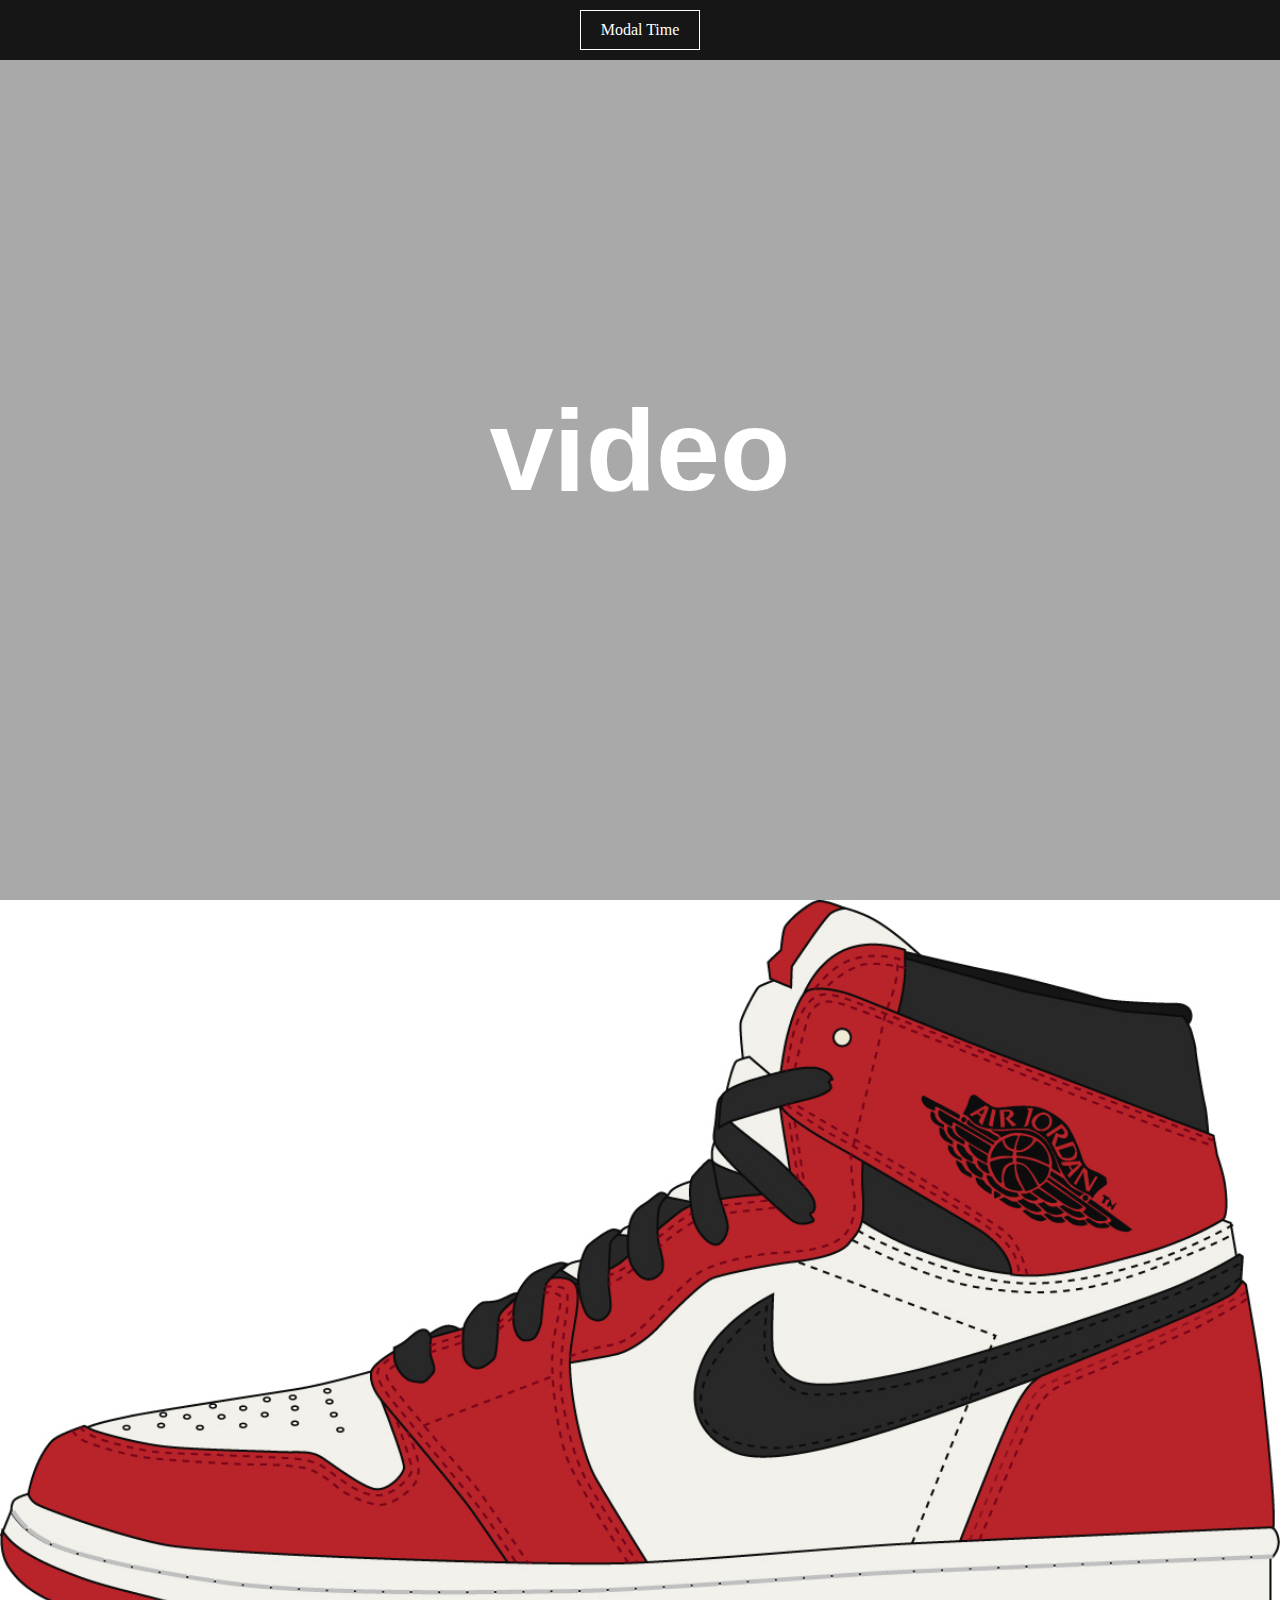
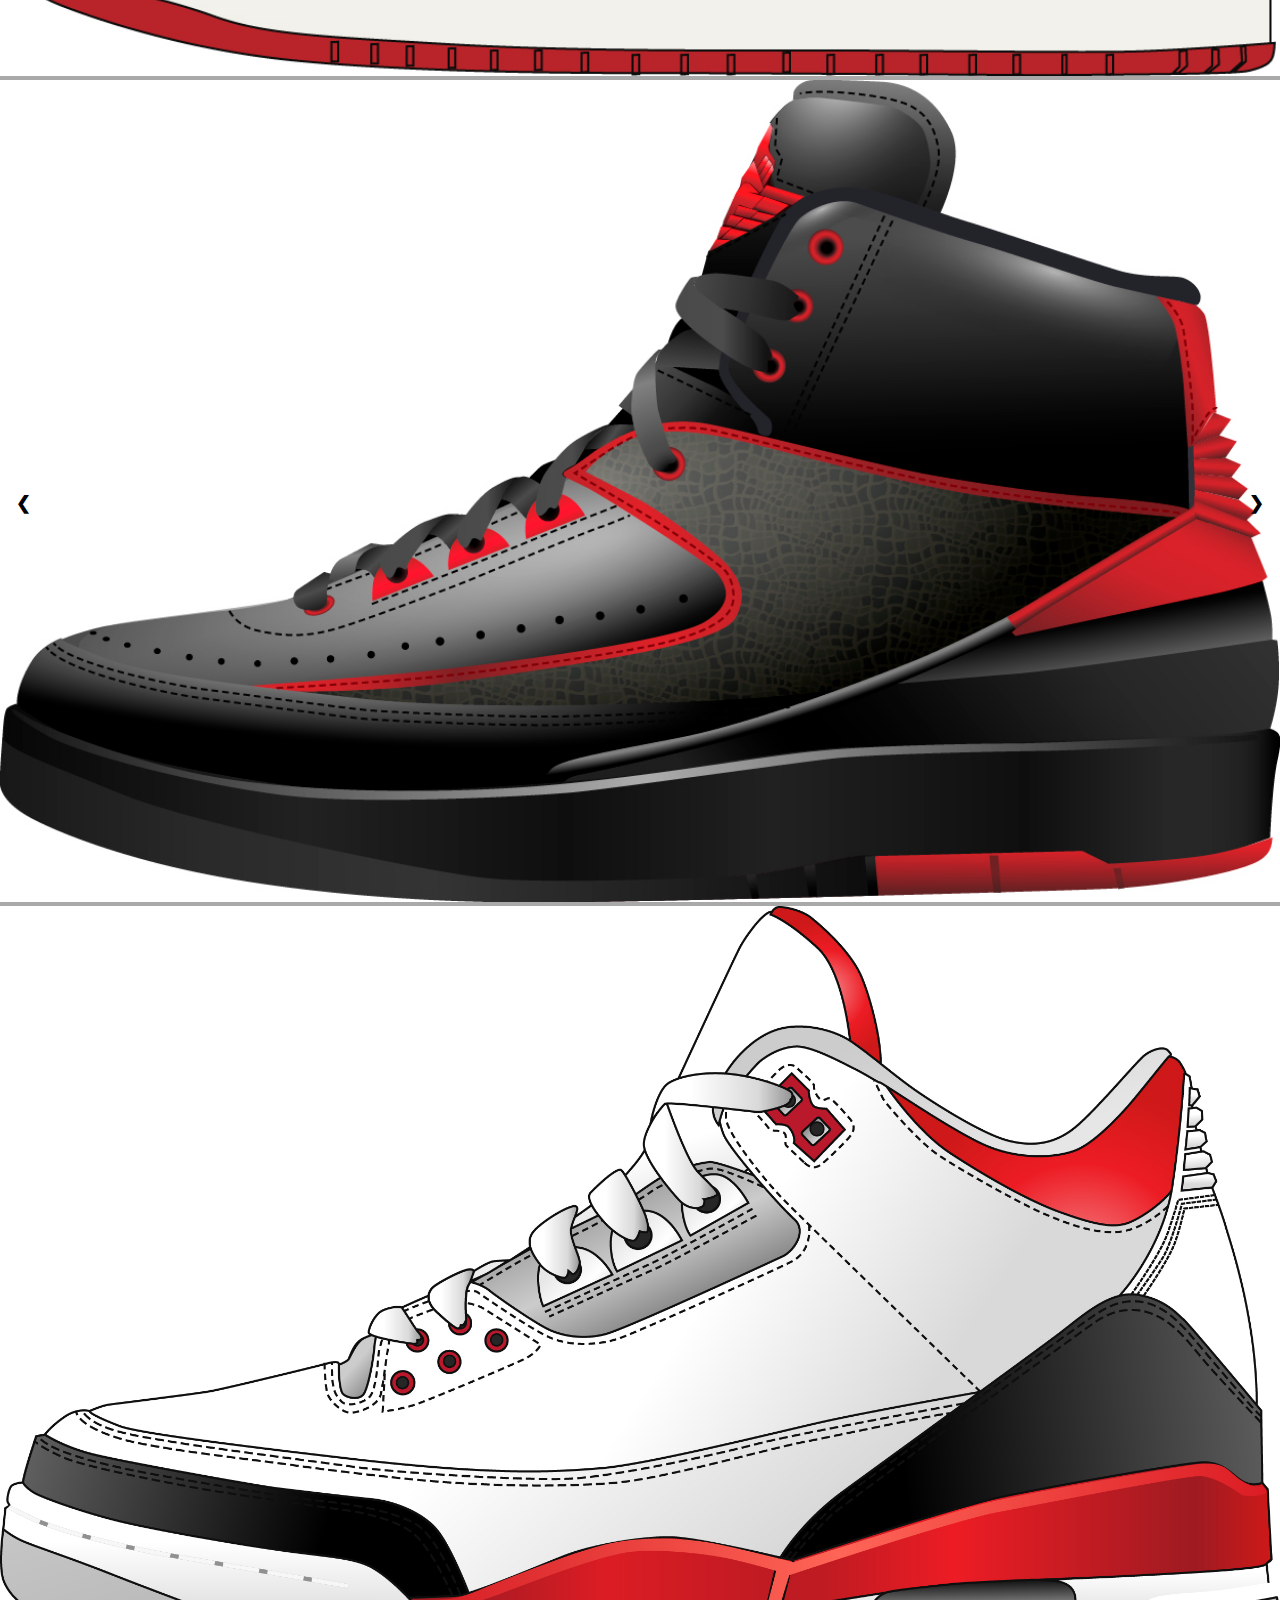
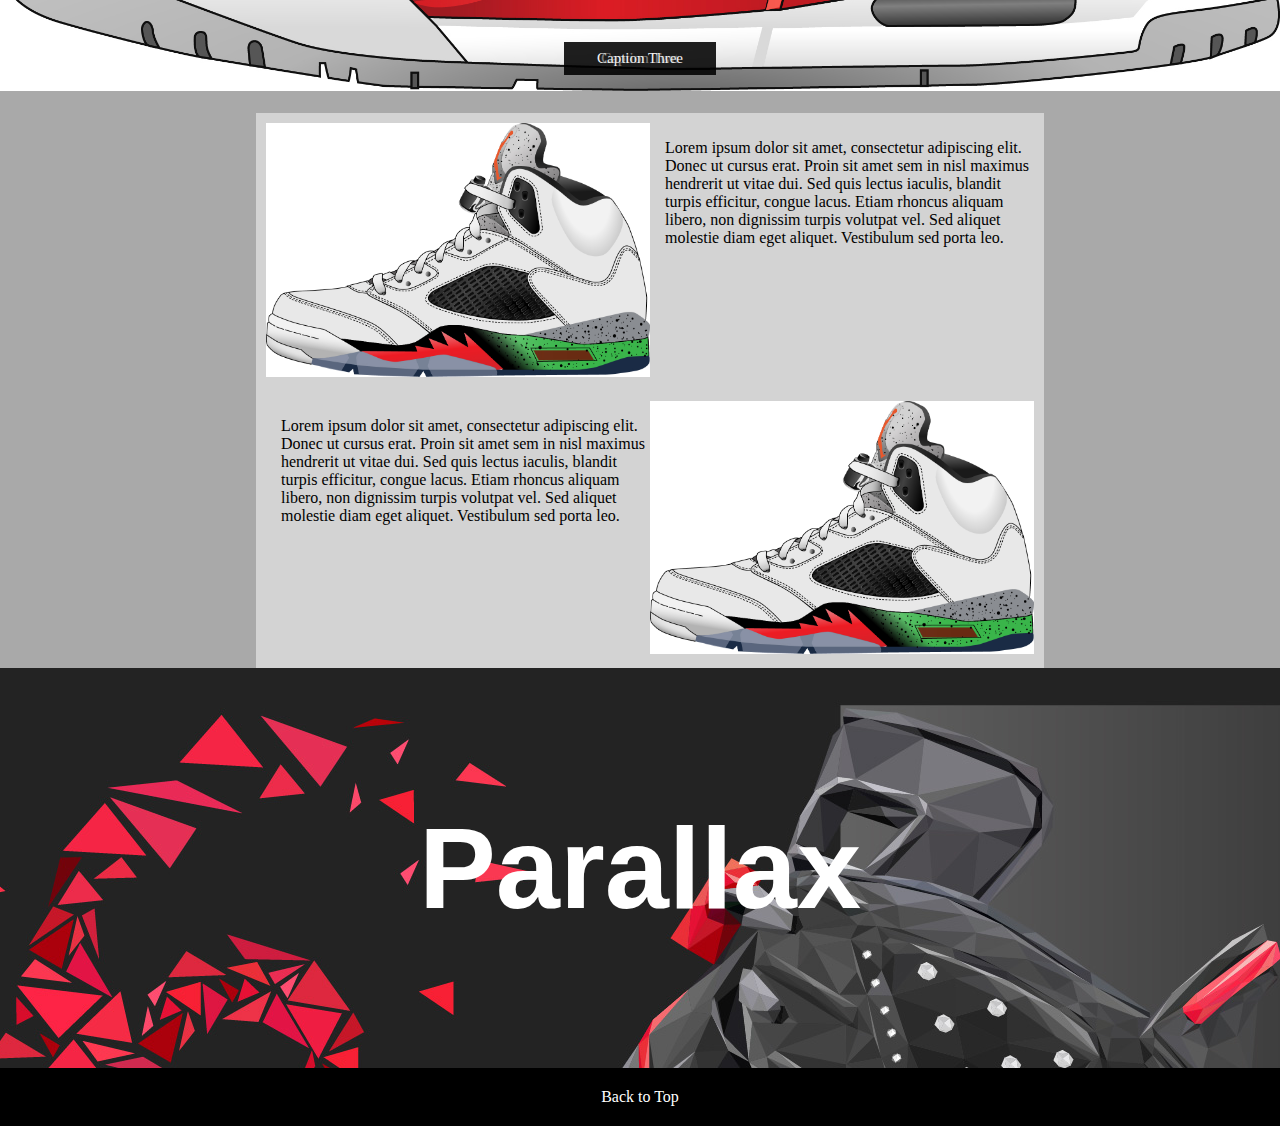
==== index2.html @ 57bfd0f1 "files added" ====
<!DOCTYPE html>
<html>
<head>
<title>Brian Vincent</title>
<meta charset="UTF-8">
<meta name="viewport" content="width=decive-width, initial-scale-1.8">
    <link rel="short icon" href="images/Jordan1.jpg" type="image/jpg"/>
    <link rel="stylesheet" href="master2.css">
    <script src="//ajax.googleapis.com/ajax/libs/jquery/1.10.2/jquery.min.js"></script>
</head>
<body>
  <!-- <div class="navbar">
    <div class="navbar-left">
      <a class="navbar-brand">Logo</a>
    </div>
    <ul class="navbar-right">
  			<li class="active">
          <a href="#profile" data-page-link>profile</a>
        </li>
        <li class="active">
          <a href="#about" data-page-link>about</a>
        </li>
        <li class="active">
          <a href="mailto:****@yahoo.com">e-mail</a>
        </li>
  		</ul>
  </div> -->
<div class="wrapper">


  <div class="navbar">
    <a class="modal-button" href="">Modal Time </a>

      <div class="modal ">
        <span onclick="document.getElementById('id01').style.display='none'" class="close"
            title="Close Modal">&times;</span>
        <div class="overlay">
        </div>
        <div class="modal-text">
          <h1>My Modal</h1>
            <input type="text" value="" placeholder="Name">
            <input type="email" name="" id="" placeholder="email">
            <input type="email" name="" id="" placeholder="Your Number ">
            <input type="button" value="Submit">
        </div>


      </div>
    </div>
  <!-- <div class="videoWrapper"> -->

    <!-- Copy & Pasted from YouTube -->

    <div class="video-container">
    <a name="top"></a>
    	<video autoplay loop muted>
        <source type="video/webm" src="http://www.markhillard.com/sandbox/media/polina.webm"></source>
        <source type="video/mp4" src="http://www.markhillard.com/sandbox/media/polina.mp4"></source>
    	   <!-- <source src="http://www.icutpeople.com/wp-content/themes/icutpeople/assets/video/waynesworld.mp4" type="video/mp4"> -->
      </video>
        <div class="video-header">
          <h1>video</h1>
        </div>

    </div>
  <!-- - - - - - - - - - - - Slider - - - - - - - - - -  -->
    <div class="slideshow-container">

    <div class="mySlides fade">

      <img src="images/Jordan1.jpg" >
      <div class="text">Caption Text</div>
    </div>

    <div class="mySlides fade">

      <img src="images/Jordan2.jpg" >
      <div class="text">Caption Two</div>
    </div>

    <div class="mySlides fade">

      <img src="images/Jordan3.jpg" >
      <div class="text">Caption Three</div>
    </div>

    <a class="prev" onclick="plusSlides(-1)">&#10094;</a>
    <a class="next" onclick="plusSlides(1)">&#10095;</a>

    </div>
    <br>
    <!-- <div style="text-align:center">
      <span class="dot" onclick="currentSlide(1)"></span>
      <span class="dot" onclick="currentSlide(2)"></span>
      <span class="dot" onclick="currentSlide(3)"></span>
    </div> -->




    <!-- <div style="text-align:center">
      <span class="dot" onclick="currentSlide(1)"></span>
      <span class="dot" onclick="currentSlide(2)"></span>
      <span class="dot" onclick="currentSlide(3)"></span>
    </div> -->

  <!-- <div class="container-full-width">

    <div class="images">
        <div id="arrow-left" class="arrow"></div>
        <div id="arrow-right" class="arrow"></div>
        <img class="image" src="images/Jordan1.jpg">

    </div>
    <div class="images">
        <img class="image" src="images/Jordan1.jpg">
    </div>
    <div class="images">
        <img class="image" src="images/Jordan1.jpg">
    </div>

  </div> -->

  <div class="container">
    <div class="row">
      <div class="col-6">
          <img src="images/Jordan5.jpg">
      </div>
          <div class="col-6">
            <p>Lorem ipsum dolor sit amet, consectetur adipiscing elit. Donec ut
              cursus erat. Proin sit amet sem in nisl maximus hendrerit ut vitae dui.
               Sed quis lectus iaculis, blandit turpis efficitur, congue lacus. Etiam
               rhoncus aliquam libero, non dignissim turpis volutpat vel. Sed aliquet
               molestie diam eget aliquet. Vestibulum sed porta leo.
            </p>
        </div>
      </div>
    </div>
    <div class="container">
      <div class="row row-reverse">
        <div class="col-6">
            <img src="images/Jordan5.jpg">
        </div>
            <div class="col-6">
              <p>Lorem ipsum dolor sit amet, consectetur adipiscing elit. Donec ut
                cursus erat. Proin sit amet sem in nisl maximus hendrerit ut vitae dui.
                 Sed quis lectus iaculis, blandit turpis efficitur, congue lacus. Etiam
                 rhoncus aliquam libero, non dignissim turpis volutpat vel. Sed aliquet
                 molestie diam eget aliquet. Vestibulum sed porta leo.
              </p>

          </div>
        </div>
    </div>

      <div class="img-container parallax">
        <h1>Parallax</h1>
        <!-- <img src="images/red.jpg"> -->
    </div>



</div>




  <footer>
    <div class="top">
      <a href="#top">Back to Top</a>
    </div>
  </footer>


<script src="script.js"></script>
</body>
</html>
---- master2.css ----
body {
  margin: 0px;
  padding: 0px;
  background-color: darkgrey;
}

/* unvisited link */
a:link {
    color: white;
}

/* visited link */
a:visited {
    color: white;
}

/* mouse over link */
a:hover {
    color: darkgrey;
}

/* selected link */
a:active {
    color: ;
}
/*------------------------navbar-----------------------------------------*/

.navbar {
  background-color: #161616;
  width: 100%;
  z-index: 1;
  position: fixed;
  display: flex;
  text-align: center;

}

}
ul {
  text-align: center;
  list-style-type: none;
  margin: 0;
  padding: 0;
  overflow: hidden;

}

li {
  display: inline;
}

li a {
  display: inline-block;
  color: white;
  padding: 14px 16px;
  text-decoration: none;
}
/*------------------------end navbar-----------------------------------------*/
/*------------------------footer-----------------------------------------*/
.top {
  background-color: black;
  text-align: center;
  padding: 20px 0px;

}

.top a {
  list-style-type: none;
  text-decoration: none;
}
/*------------------------end footer-----------------------------------------*/

.container {

  max-width: 768px;
  display: flex;
  margin: 0 auto;
  flex-direction: column;
}
/* .container {

  background-color: black;
  margin: 0 auto;
  text-align: center;
  position: relative;
}
.container div {
  background-color: white;
  width: 100%;
  display: inline-block;
  display: none;
}
.container img {
  width: 100%;
  height: auto;
} */

/* .navbar-left {
  display: inline;
} */

/* .navbar-right {
  text-align: center;
} */
.video2 {
  height: auto;
  width: 100%;
}

.videoWrapper {
  position: relative;
  padding-bottom: 56.25%; /* 16:9 */
  padding-top: 25px;
  height: 0;
}
.videoWrapper iframe {
  position: absolute;
  top: 0;
  left: 0;
  width: 100%;
  height: 100%;
  z-index: 2;
}

.col-6 p {
  padding-left: 15px;
}

img {
  width: 100%;
}

/* .video-header h1 {
  color: white;
  z-index: 1;
  font-family: Arial, Helvetica, sans-serif;
  font-weight: bold;
} */

/*    - - - - - - - - - - - -  parallax   -- - - - - - - -   */
/* .parallax {
    backface-visibility:hidden;
    background:url("http://www.markhillard.com/sandbox/media/polina.jpg") no-repeat scroll 0 0 #000;
    background-size:cover;
    bottom:0;
    height:auto;
    min-height:100%;
    min-width:100%;
    perspective:1000;
    position:fixed;
    right:0;
    width:auto;
    z-index:-1;
  }

  .parallax2 {

      background-image: url("images/wire_img.png");

      min-height: 500px;

      background-attachment: fixed;
      background-position: center;
      background-repeat: no-repeat;
      background-size: cover;


  } */

/*    - - - - - - - - - - - -  parallax   -- - - - - - - -   */

.video-row {
  background-color:#151515;
  padding:2.5rem;
  position:relative;
  z-index:1;
}

.img-container {
  height: 400px;
  max-width: 100%;
  display: flex;
  margin: 0 auto;
  flex-direction: column;
  position: ;


  background-image: url("images/red.jpg");
  background-position-x:50%;
  background-repeat: no-repeat, repeat;
}
.img-container {
  width: 100%;
}
.img-container h1 {
  color: white;
  font-family: 'Nobile', sans-serif;
  font-size: 9vw;
  margin: auto;
  top: 0; right: 0; bottom: 0; left: 0;
  display: flex;
  align-items: center;
  justify-content: center;
}
/*    - - - - - - - - - - - -  test video   -- - - - - - - -   */
.video-container {
  height: 100vh;
  position: relative;
}
video {
  height: 100vh;
  height: auto;
  vertical-align: middle;
  width: 100%;
}

.video-header {
  background: rgba(0,0,0,0);
  position: absolute;
  top: 0; right: 0; bottom: 0; left: 0;
  display: flex;
  align-items: center;
  justify-content: center;
}


.video-header h1 {
  color: white;
  font-family: 'Nobile', sans-serif;
  font-size: 9vw;
  text-align: center;
}
/*    - - - - - - - - - - - -  modal   -- - - - - - - -   */
.close {
    position: absolute;
    right: 120px;
    top: -10px;
    font-size: 40px;

    color: #f1f1f1;
}

.modal {
  position: fixed;
  z-index: 90;
  width: 100%;
  height: 100%;
  top: 0;
  left: 0;
  display: none;
  justify-content: center;
  align-content: center;
  flex-direction: row;
}
.overlay  {
    position: fixed;
    top: 0;
    left: 0;
    width: 100%;
    height: 100%;
    z-index: 9;
    background-color: rgba(0,0,0,0.5);
}

.modal-button {
  text-decoration: none;
  cursor: pointer;
  padding: 10px 20px;
  margin: 10px auto;
  border: 1px solid white;

}
.modal .modal-text {
  width: 80%;
  padding: 10px 0px;
  background: darkgrey;
  border: 1px solid white;
  border-radius: 5px;
  margin:auto;
  display: flex;
  z-index: 94;
  flex-direction: column;
}

.modal input {
  max-width: 600px;
  width: 80%;
  margin: 10px auto;

}
/*    - - - - - - - - - - - -  modal shrink   -- - - - - - - -   */

.small {
  padding: 3px 5px;
  font-size: 30%;
}
/*    - - - - - - - - - - - -  modal show   -- - - - - - - -   */


.show {
  display: flex;
}

/*    - - - - - - - - - - - -   carousel    -- - - - - - - -   */
.slideshow-container {
  max-width: 100%;
  position: relative;
  margin: auto;
}


.prev, .next {
  cursor: pointer;
  position: absolute;
  top: 50%;
  width: auto;
  padding: 16px;
  margin-top: -22px;
  color: black;
  font-weight: bold;
  font-size: 18px;
  transition: 0.6s ease;
  border-radius: 0 3px 3px 0;
}

.next {
  right: 0;
  border-radius: 3px 0 0 3px;
}


.prev:hover, .next:hover {
  background-color: rgba(0,0,0,0.8);
}

.text {
  color: #f2f2f2;
  background-color: rgba(0,0,0,0.5);
  font-size: 15px;
  padding: 8px 12px;
  position: absolute;
  bottom: 20px;
  width: 10%;
  left: 0;
  right: 0;
  margin: 0 auto;
  text-align: center;
}


.numbertext {
  color: #f2f2f2;
  font-size: 12px;
  padding: 8px 12px;
  position: absolute;
  top: 0;
}


/* .dot {
  cursor: pointer;
  height: 15px;
  width: 15px;
  margin: 0 2px;
  background-color: #bbb;
  border-radius: 50%;
  display: inline-block;
  transition: background-color 0.6s ease;
}

.active, .dot:hover {
  background-color: #717171;
} */

/* Fading animation */
.fade {
  -webkit-animation-name: fade;
  -webkit-animation-duration: 1.5s;
  animation-name: fade;
  animation-duration: 1.5s;
}

@-webkit-keyframes fade {
  from {opacity: .4}
  to {opacity: 1}
}

@keyframes fade {
  from {opacity: .4}
  to {opacity: 1}
}

/*
.container-full-width {
  overflow: hidden;
  width: 100%

  position: relative;

}

.container-full-width  {
  flaot:left;
}

.arrow {

  cursor: pointer;
  position: absolute;
  top: 50%;
  margin-top: 25%;
  width: 0;
  height: 0;
  border-style: solid;

}

#arrow-left {
  border-width: 30px 40px 30px 0px;
  left: 0;
  margin-left: 30px;
  border-color: transparent black transparent transparent;
}
#arrow-right {
  border-width: 30px 0px 30px 40px;
  right: 0;
  margin-right: 30px;
  border-color: transparent transparent transparent black;
}

.images {
  float: left;
  display: ;
}
 .image {
   float: ;
   display: fl
 }

.carousel-container {
  display: inline;
  float: left;
  width: 100%;
  height: 100%;
}*/

/*    - - - - - - - - - - - -  test   -- - - - - - - -   */
.row {
    flex-direction: row;
    display: flex;
    padding: 10px;
    margin: 0px auto;
    width:100%;
    height:100%;
    background:lightgrey;
}

.row-reverse {
        flex-direction: row-reverse;
}

.blue {

    border: 1px solid white;
    width: 18%;
    display:inline-block;
    margin: 5px;
}

.blue p {
  text-align: center;
  color: white;
}

.image {
  width: 100%;
}
/*    - - - - - - - - - - - -  end test   -- - - - - - - -   */

/*    - - - - - - - - - - - -  mobile   -- - - - - - - -   */
@media (min-width: 768px) {

  .container {


  }
  .col-6 {
    width: 50%;
  }
}

@media (max-width: 768px) {
  .row {
    width: 80%;
    margin: 0px auto;
    flex-direction: column;
  }



  .prev, .next,.text {
    font-size: 11px
  }
}
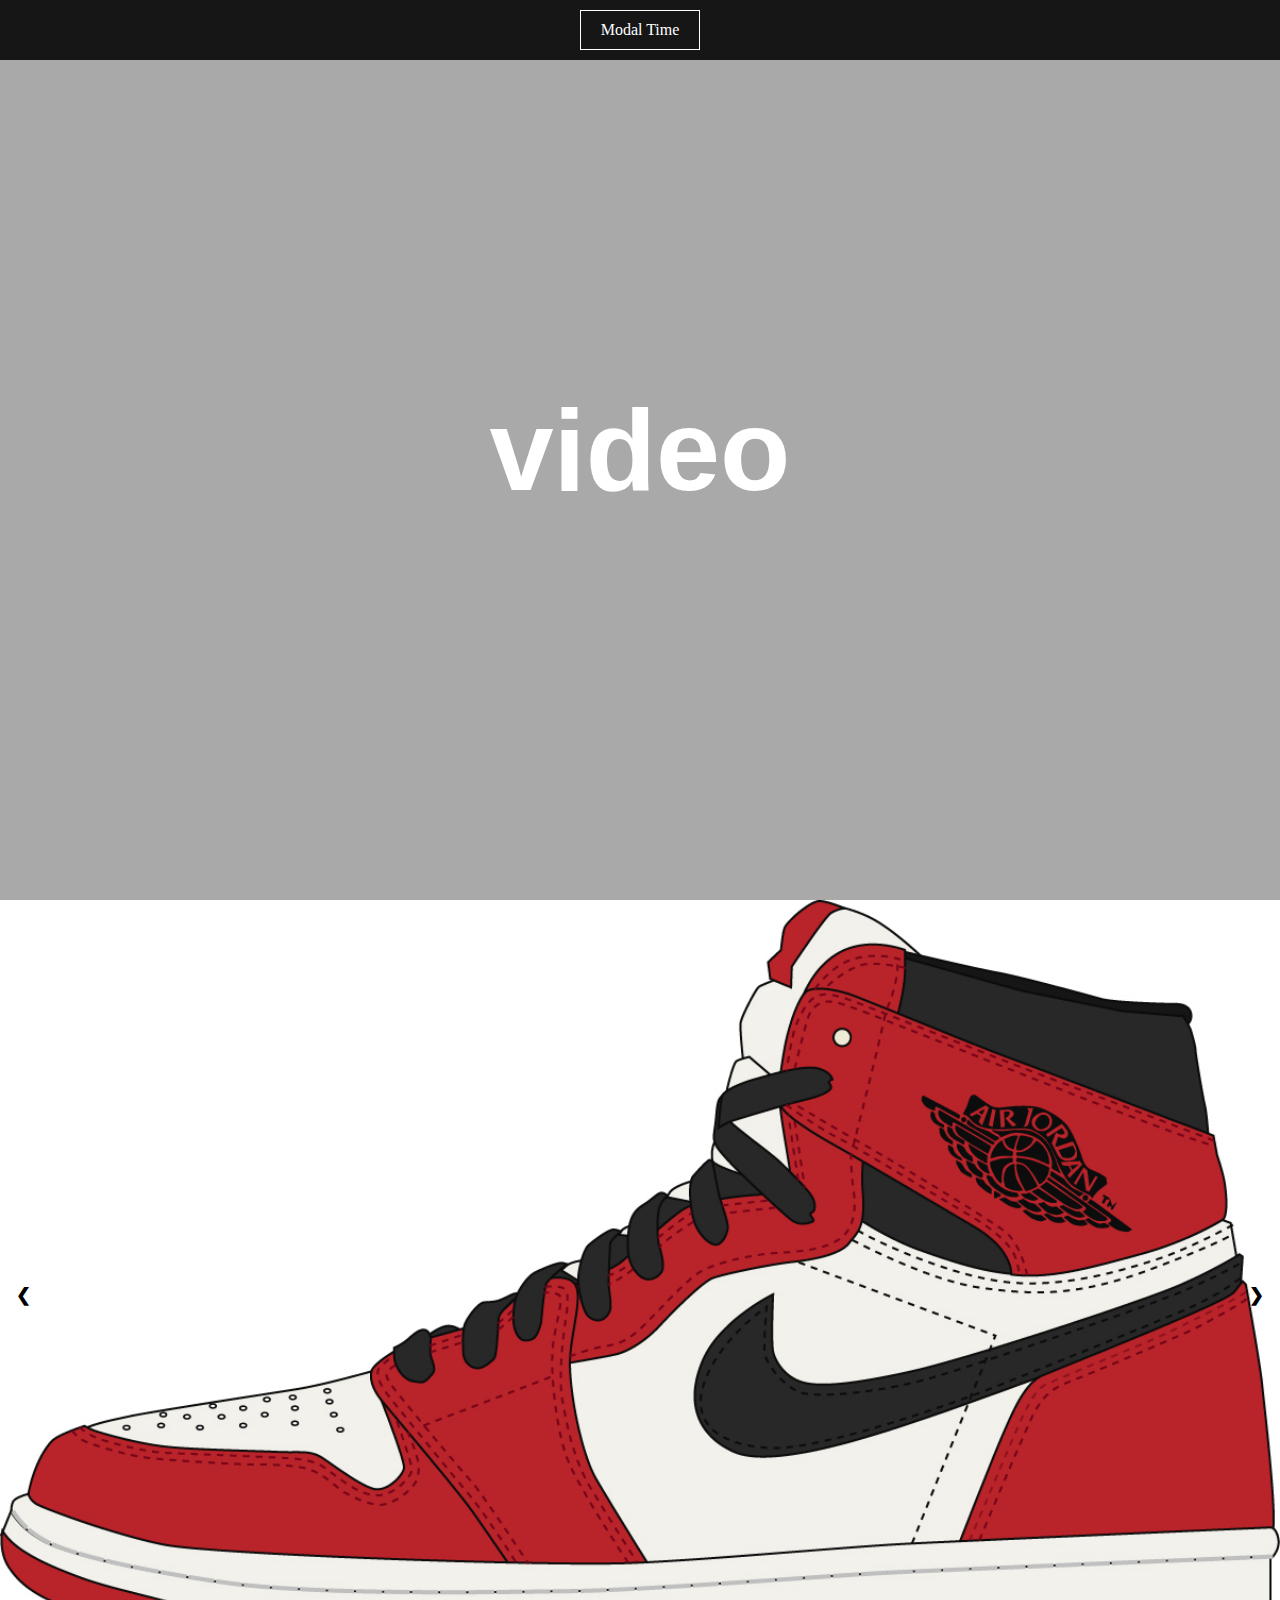
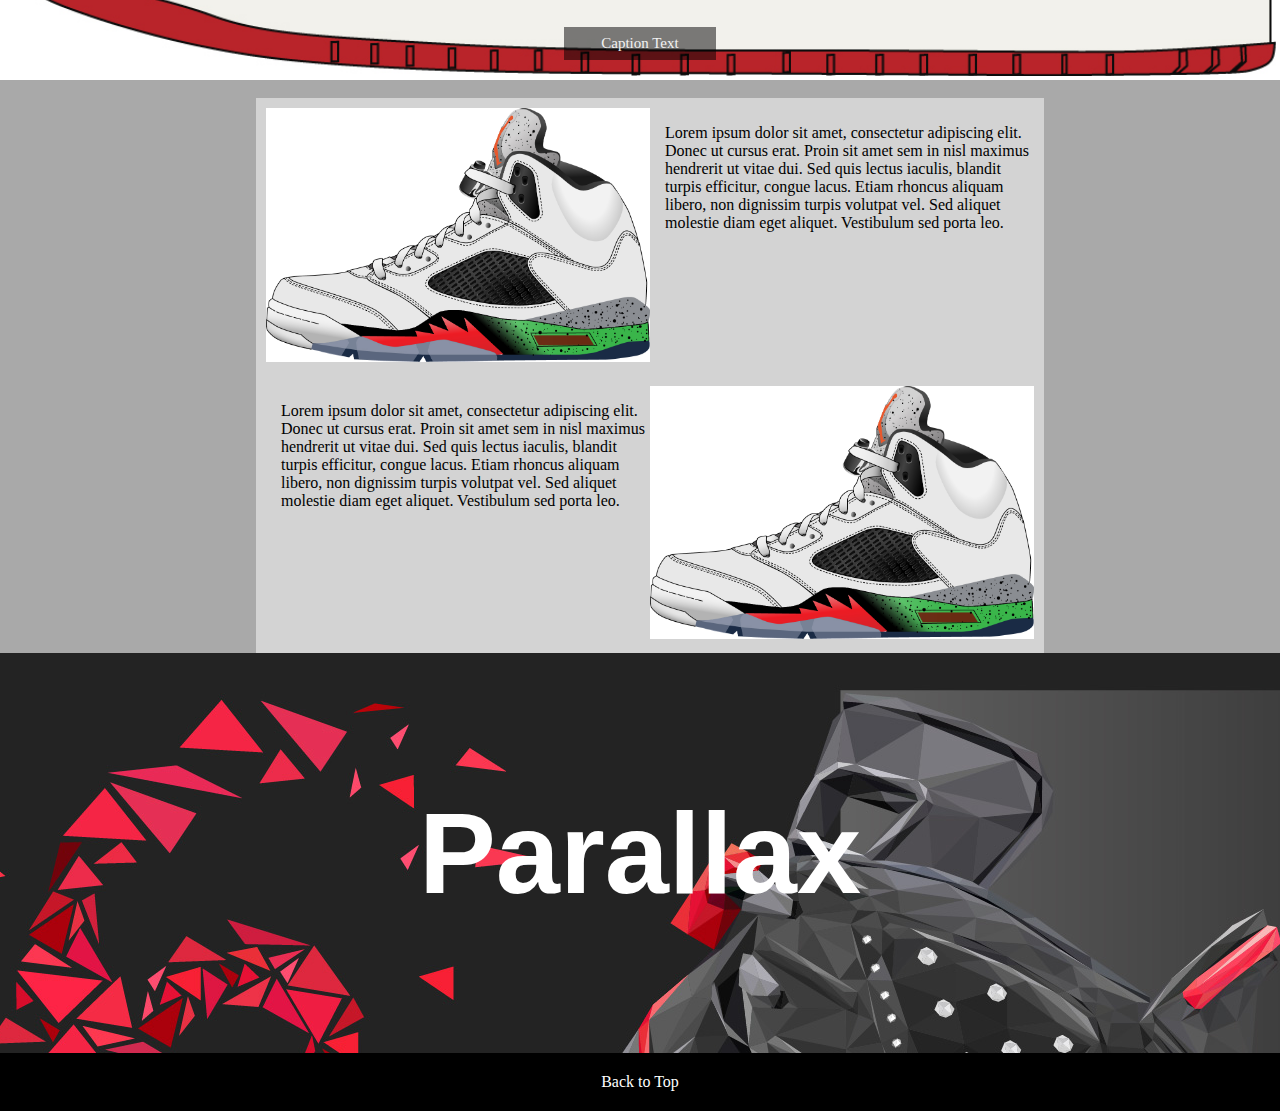
==== commit b36033a7: "shrink nav slideshow transition" ====
--- a/index2.html
+++ b/index2.html
@@ -6,7 +6,7 @@
 <meta name="viewport" content="width=decive-width, initial-scale-1.8">
     <link rel="short icon" href="images/Jordan1.jpg" type="image/jpg"/>
     <link rel="stylesheet" href="master2.css">
-    <script src="//ajax.googleapis.com/ajax/libs/jquery/1.10.2/jquery.min.js"></script>
+    <script src="https://ajax.googleapis.com/ajax/libs/jquery/3.3.1/jquery.min.js"></script>
 </head>
 <body>
   <!-- <div class="navbar">
@@ -34,14 +34,15 @@
       <div class="modal ">
         <span onclick="document.getElementById('id01').style.display='none'" class="close"
             title="Close Modal">&times;</span>
-        <div class="overlay">
-        </div>
+
         <div class="modal-text">
           <h1>My Modal</h1>
             <input type="text" value="" placeholder="Name">
             <input type="email" name="" id="" placeholder="email">
             <input type="email" name="" id="" placeholder="Your Number ">
             <input type="button" value="Submit">
+        </div>
+        <div class="overlay">
         </div>
 
 
--- a/master2.css
+++ b/master2.css
@@ -306,6 +306,7 @@
   max-width: 100%;
   position: relative;
   margin: auto;
+  background-color: white;
 }
 
 
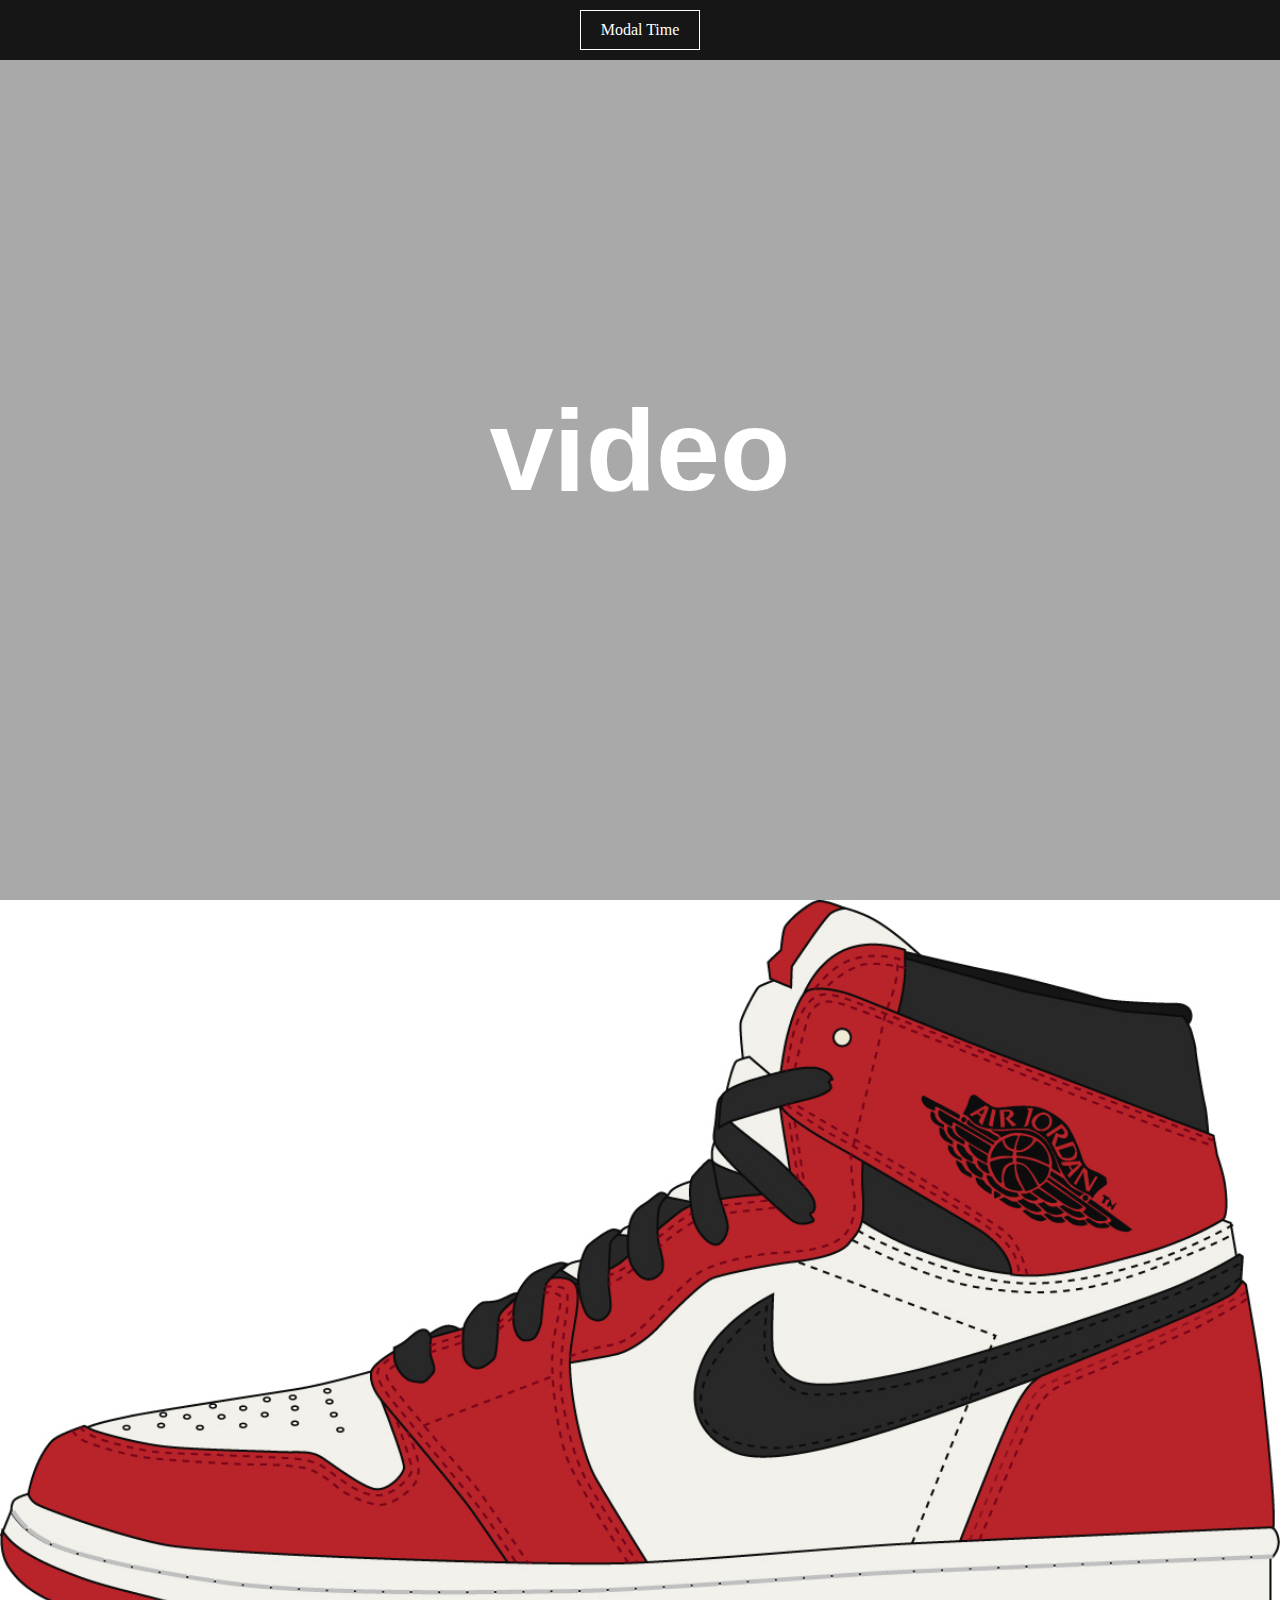
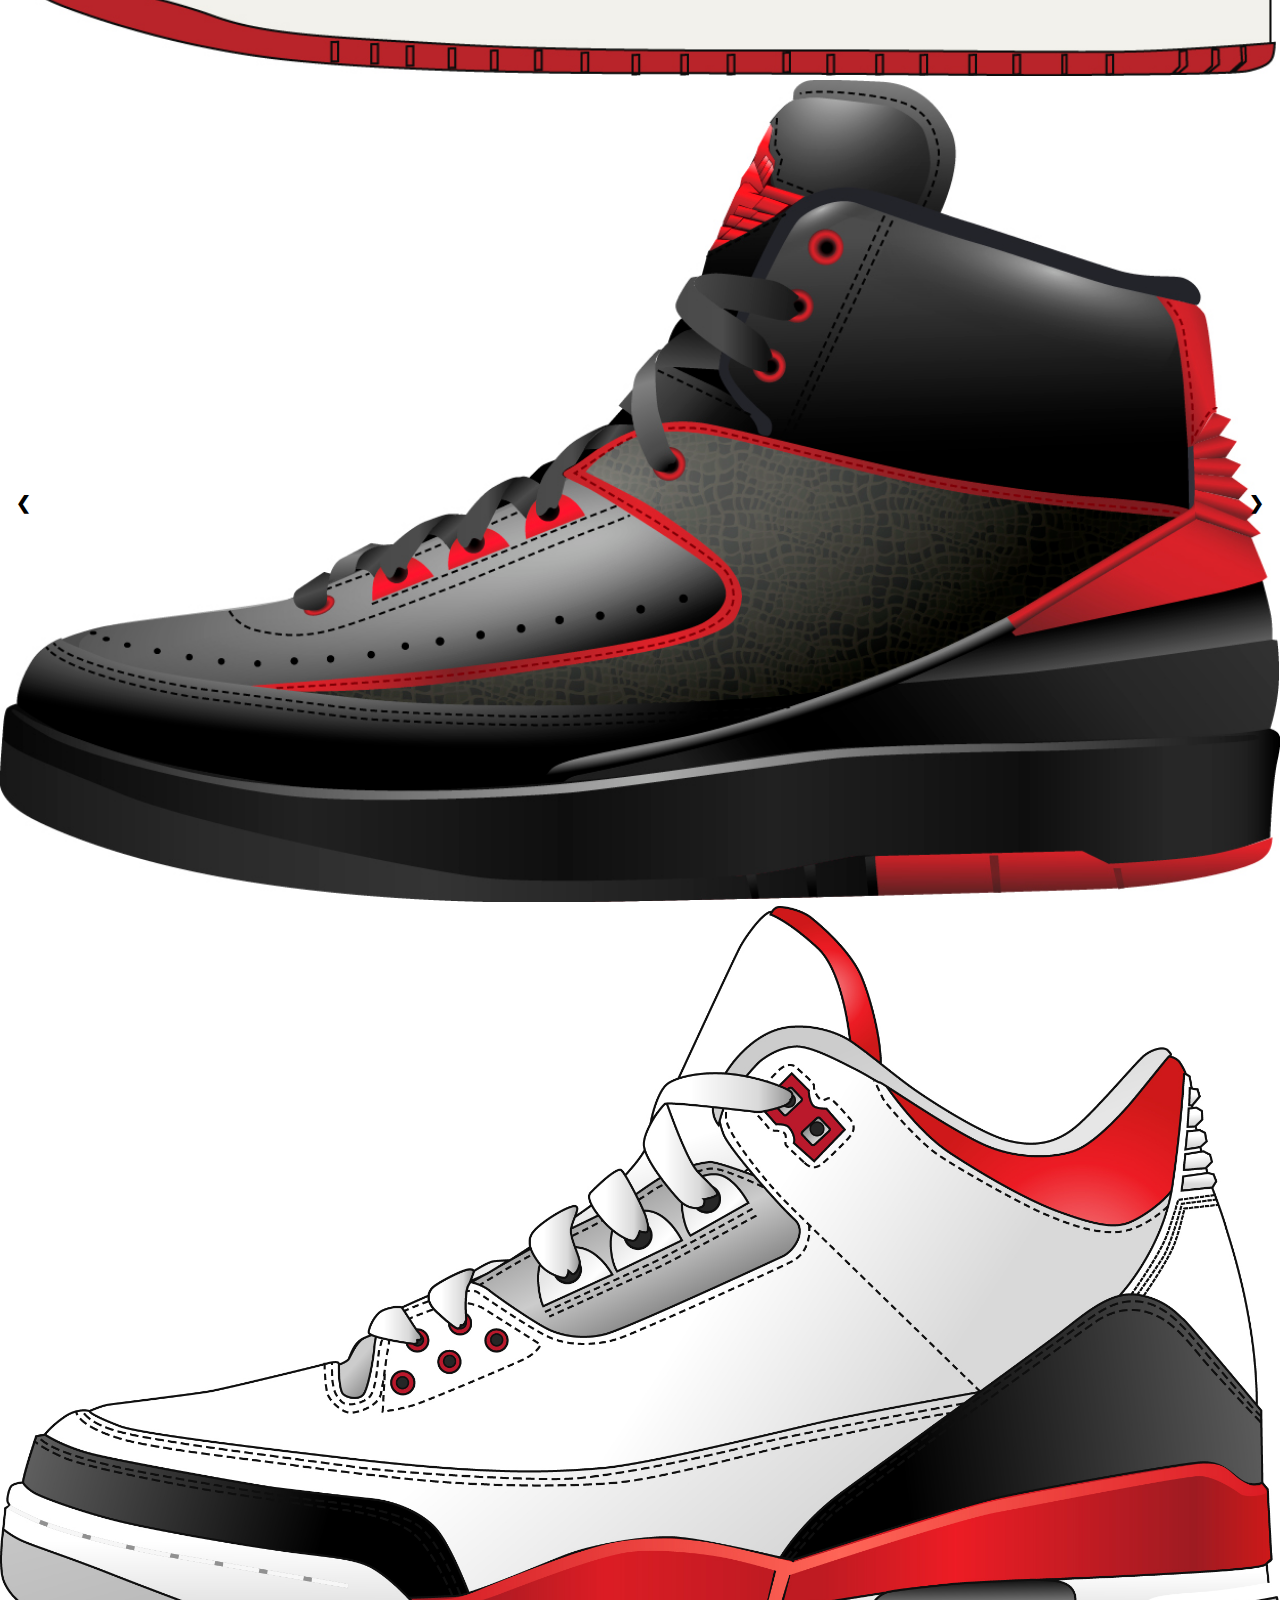
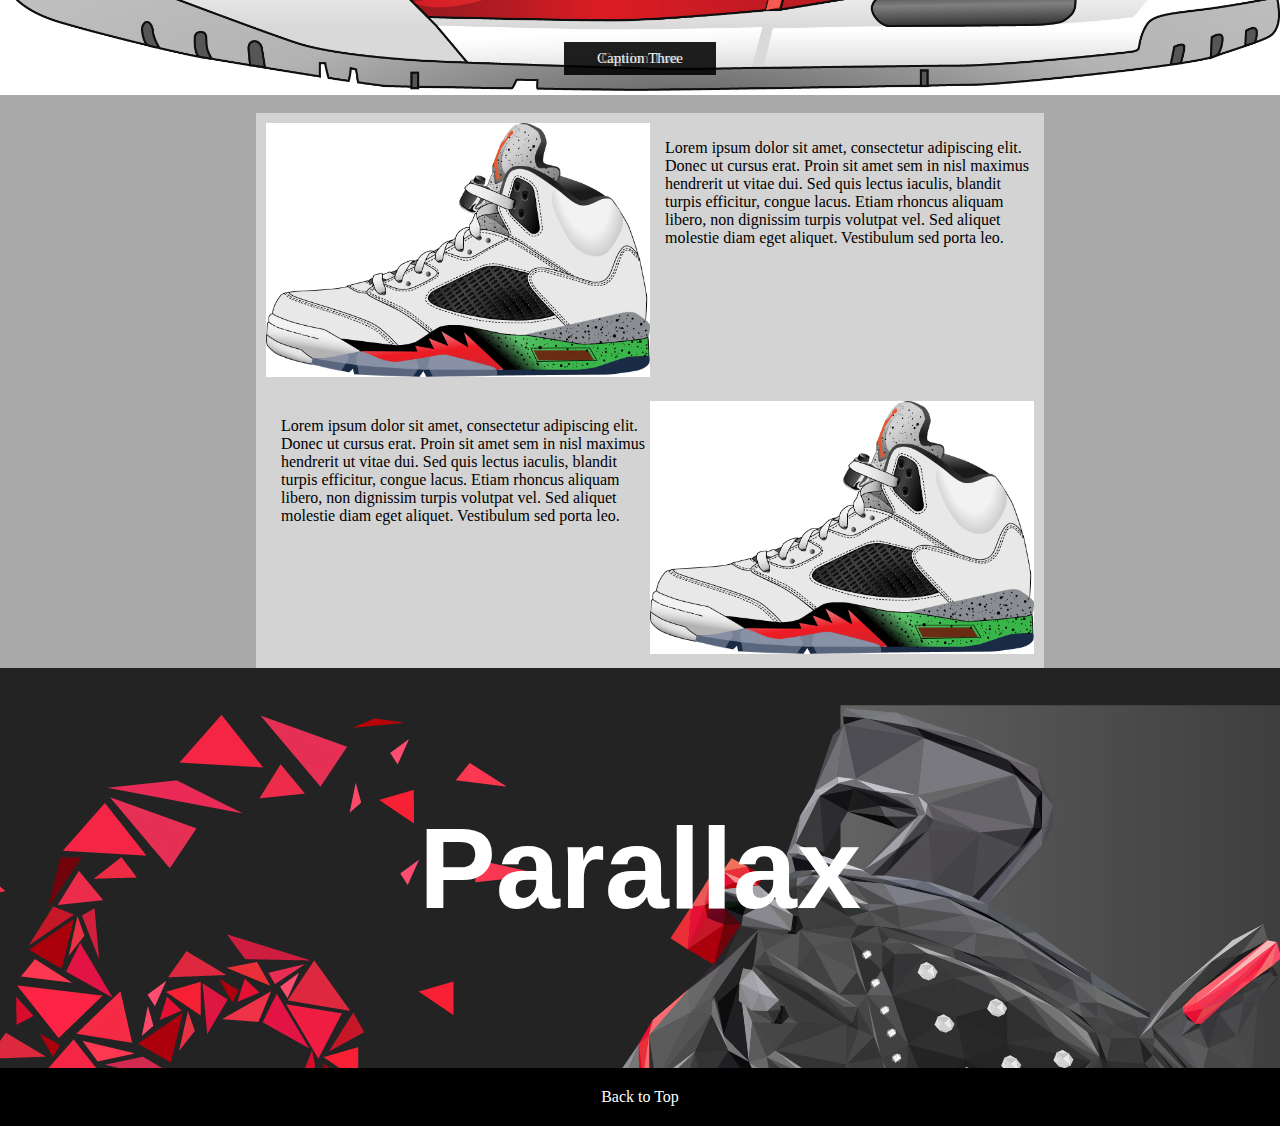
==== commit 1ba0520c: "front-end edits" ====
--- a/index2.html
+++ b/index2.html
@@ -28,8 +28,8 @@
 <div class="wrapper">
 
 
-  <div class="navbar">
-    <a class="modal-button" href="">Modal Time </a>
+  <div class="navbar" id="#top">
+    <a class="modal-button" href="" >Modal Time </a>
 
       <div class="modal ">
         <span onclick="document.getElementById('id01').style.display='none'" class="close"
@@ -168,7 +168,7 @@
 
   <footer>
     <div class="top">
-      <a href="#top">Back to Top</a>
+      <a class="scroll" href="#top">Back to Top</a>
     </div>
   </footer>
 
